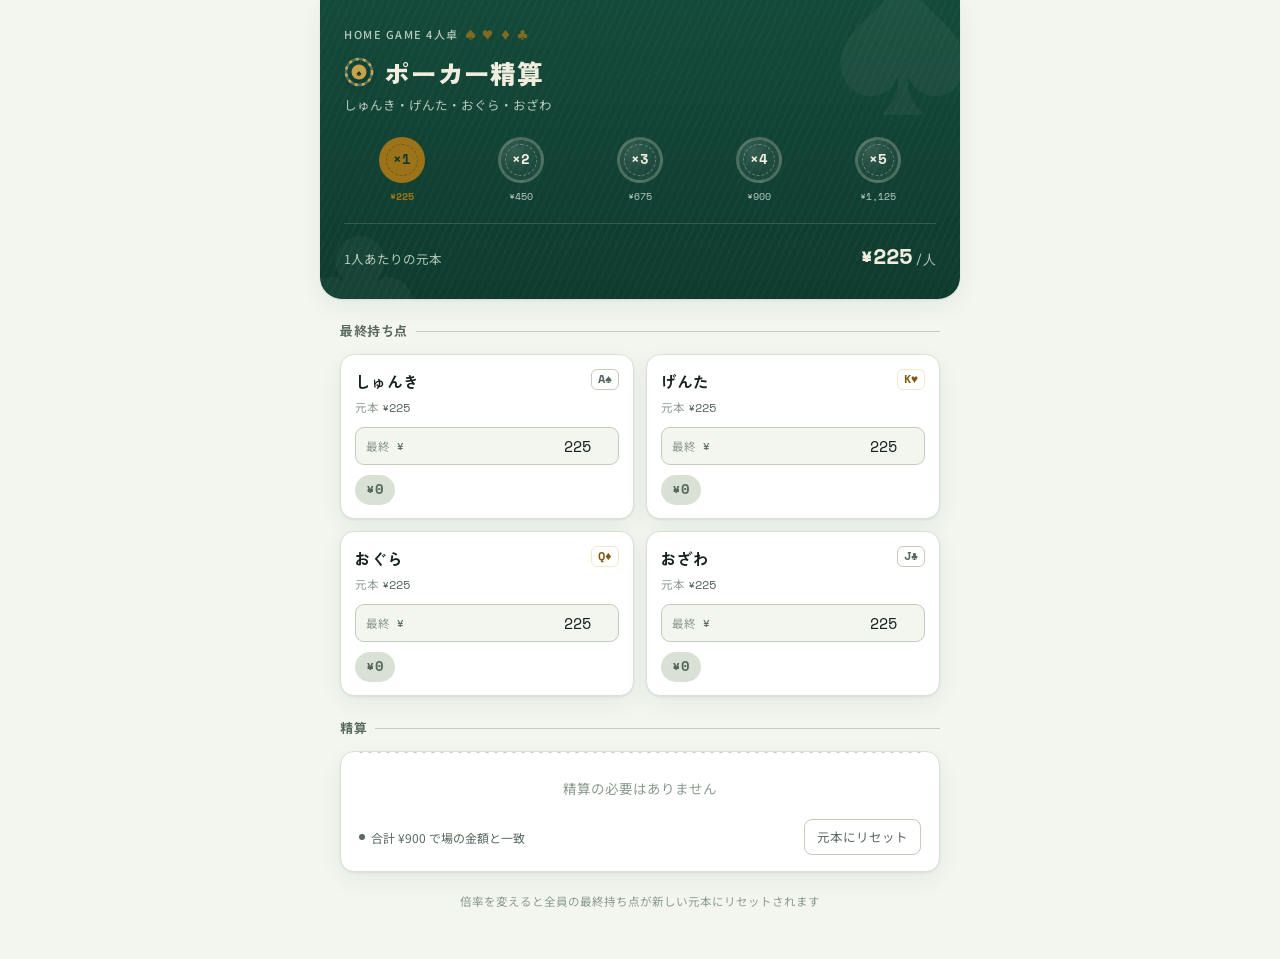
==== poker/index.html @ 9dc6c46e "ポーカー精算ツールを追加" ====
<!doctype html>
<html lang="ja">
<head>
<meta charset="utf-8">
<meta name="viewport" content="width=device-width, initial-scale=1, viewport-fit=cover">
<meta name="color-scheme" content="light dark">
<meta name="description" content="しゅんき・げんた・おぐら・おざわの4人ホームゲーム用、掛け金精算ツール">
<title>ポーカー精算</title>
<style>
  *, *::before, *::after { box-sizing: border-box; }
  html { -webkit-text-size-adjust: 100%; }
  body { margin: 0; }
  h1, h2, h3, p, ul, ol { margin: 0; }
  button { font: inherit; color: inherit; }
</style>
</head>
<body>
<link rel="preconnect" href="https://fonts.googleapis.com">
<link rel="stylesheet" href="https://fonts.googleapis.com/css2?family=Zen+Kaku+Gothic+New:wght@500;700;900&family=Noto+Sans+JP:wght@400;500;700&family=Space+Mono:wght@400;700&display=swap">
<style>
  :root {
    --paper: #F2F6EF;
    --surface: #FFFFFF;
    --border: #D9E1D4;
    --border-strong: #C2CDBC;
    --ink: #16231D;
    --ink-soft: #57685D;
    --ink-faint: #8B9A8F;

    --felt: #0E3B2E;
    --felt-soft: #144A3A;
    --on-felt: #F1EDDF;
    --on-felt-soft: #B9CBBE;

    --gold: #9C7318;
    --gold-strong: #7C5B12;
    --gold-bg: #F4E8C8;

    --win: #1C5FA8;
    --win-bg: #E4EEF9;
    --lose: #A6332B;
    --lose-bg: #FAE7E4;

    --shadow: 0 1px 2px rgba(14, 59, 46, 0.08), 0 8px 24px rgba(14, 59, 46, 0.06);
  }

  @media (prefers-color-scheme: dark) {
    :root:not([data-theme="light"]) {
      --paper: #0E1A15;
      --surface: #142720;
      --border: #24392F;
      --border-strong: #34503F;
      --ink: #EBF2EC;
      --ink-soft: #A7B9AC;
      --ink-faint: #728278;

      --felt: #0A2A21;
      --felt-soft: #123B2E;
      --on-felt: #F1EDDF;
      --on-felt-soft: #A9C2B0;

      --gold: #D9AE4E;
      --gold-strong: #EAC776;
      --gold-bg: #2E2711;

      --win: #6FA8E0;
      --win-bg: #17293B;
      --lose: #E38A80;
      --lose-bg: #3A1F1C;

      --shadow: 0 1px 2px rgba(0, 0, 0, 0.3), 0 12px 28px rgba(0, 0, 0, 0.35);
    }
  }

  :root[data-theme="dark"] {
    --paper: #0E1A15;
    --surface: #142720;
    --border: #24392F;
    --border-strong: #34503F;
    --ink: #EBF2EC;
    --ink-soft: #A7B9AC;
    --ink-faint: #728278;

    --felt: #0A2A21;
    --felt-soft: #123B2E;
    --on-felt: #F1EDDF;
    --on-felt-soft: #A9C2B0;

    --gold: #D9AE4E;
    --gold-strong: #EAC776;
    --gold-bg: #2E2711;

    --win: #6FA8E0;
    --win-bg: #17293B;
    --lose: #E38A80;
    --lose-bg: #3A1F1C;

    --shadow: 0 1px 2px rgba(0, 0, 0, 0.3), 0 12px 28px rgba(0, 0, 0, 0.35);
  }

  * { box-sizing: border-box; }

  body {
    background: var(--paper);
    color: var(--ink);
    font-family: 'Noto Sans JP', 'Hiragino Kaku Gothic ProN', 'Yu Gothic', sans-serif;
    font-size: 15px;
    line-height: 1.6;
    -webkit-font-smoothing: antialiased;
  }

  .display {
    font-family: 'Zen Kaku Gothic New', 'Hiragino Sans', sans-serif;
  }

  .mono {
    font-family: 'Space Mono', 'SF Mono', 'Consolas', monospace;
    font-variant-numeric: tabular-nums;
  }

  .page {
    max-width: 640px;
    margin: 0 auto;
    padding-bottom: 48px;
  }

  /* ---------- header / felt band ---------- */

  .felt-band {
    position: relative;
    overflow: hidden;
    background:
      repeating-linear-gradient(115deg, rgba(255,255,255,0.025) 0 2px, transparent 2px 7px),
      linear-gradient(180deg, var(--felt-soft), var(--felt));
    color: var(--on-felt);
    padding: 26px 24px 26px;
    border-radius: 0 0 22px 22px;
    box-shadow: var(--shadow);
  }

  .felt-band::before {
    content: "♠";
    position: absolute;
    right: -18px;
    top: -34px;
    font-size: 150px;
    color: rgba(241, 237, 223, 0.05);
    line-height: 1;
    pointer-events: none;
  }

  .felt-band::after {
    content: "♣";
    position: absolute;
    left: -20px;
    bottom: -42px;
    font-size: 120px;
    color: rgba(241, 237, 223, 0.045);
    line-height: 1;
    pointer-events: none;
  }

  .felt-inner { position: relative; z-index: 1; }

  .eyebrow {
    font-size: 11px;
    letter-spacing: 0.14em;
    text-transform: uppercase;
    color: var(--on-felt-soft);
    font-weight: 500;
    margin: 0 0 8px;
    display: flex;
    align-items: center;
    gap: 6px;
  }

  .eyebrow .suits { letter-spacing: 0.2em; color: var(--gold); opacity: 0.8; }

  .title-row {
    display: flex;
    align-items: center;
    gap: 10px;
    margin: 0 0 2px;
  }

  .chip-mark {
    flex: none;
    filter: drop-shadow(0 2px 3px rgba(0,0,0,0.25));
  }

  .title {
    font-family: 'Zen Kaku Gothic New', 'Hiragino Sans', sans-serif;
    font-weight: 900;
    font-size: 26px;
    letter-spacing: 0.02em;
    margin: 0;
    text-wrap: balance;
  }

  .title-sub {
    font-size: 12.5px;
    color: var(--on-felt-soft);
    margin: 0 0 22px;
  }

  .multiplier-row {
    display: grid;
    grid-template-columns: repeat(5, 1fr);
    gap: 4px;
  }

  .mult-col {
    display: flex;
    flex-direction: column;
    align-items: center;
    gap: 6px;
  }

  .chip-btn {
    appearance: none;
    cursor: pointer;
    width: 46px;
    height: 46px;
    border-radius: 50%;
    position: relative;
    border: 3px solid rgba(241, 237, 223, 0.22);
    background:
      radial-gradient(circle at 34% 28%, rgba(255,255,255,0.10), transparent 55%),
      rgba(241, 237, 223, 0.05);
    display: flex;
    align-items: center;
    justify-content: center;
    transition: background-color 0.15s, border-color 0.15s, transform 0.1s;
  }

  .chip-btn::before {
    content: "";
    position: absolute;
    inset: 4px;
    border-radius: 50%;
    border: 1.5px dashed rgba(241, 237, 223, 0.32);
  }

  .chip-btn:hover { background: radial-gradient(circle at 34% 28%, rgba(255,255,255,0.14), transparent 55%), rgba(241, 237, 223, 0.11); }
  .chip-btn:active { transform: translateY(1px) scale(0.97); }

  .chip-btn:focus-visible {
    outline: 2px solid var(--gold-strong);
    outline-offset: 2px;
  }

  .chip-btn .chip-face {
    font-family: 'Space Mono', monospace;
    font-weight: 700;
    font-size: 13.5px;
    color: var(--on-felt);
    position: relative;
    z-index: 1;
  }

  .chip-yen {
    font-family: 'Space Mono', monospace;
    font-size: 10px;
    color: var(--on-felt-soft);
    font-variant-numeric: tabular-nums;
  }

  .chip-btn.active {
    background: var(--gold);
    border-color: var(--gold);
  }
  .chip-btn.active::before { border-color: rgba(14, 59, 46, 0.35); }
  .chip-btn.active .chip-face { color: var(--felt); }
  .mult-col.active .chip-yen { color: var(--gold); font-weight: 700; }

  .buyin-line {
    margin-top: 18px;
    display: flex;
    align-items: baseline;
    justify-content: space-between;
    border-top: 1px solid rgba(241, 237, 223, 0.16);
    padding-top: 14px;
  }

  .buyin-label {
    font-size: 12.5px;
    color: var(--on-felt-soft);
  }

  .buyin-value {
    font-family: 'Space Mono', monospace;
    font-size: 22px;
    font-weight: 700;
    letter-spacing: 0.01em;
  }

  .buyin-value .unit { font-size: 13px; font-weight: 400; color: var(--on-felt-soft); margin-left: 2px; }

  /* ---------- section labels ---------- */

  .section {
    padding: 22px 20px 0;
  }

  .section-title {
    font-family: 'Zen Kaku Gothic New', sans-serif;
    font-weight: 700;
    font-size: 13px;
    letter-spacing: 0.04em;
    color: var(--ink-soft);
    margin: 0 0 12px;
    display: flex;
    align-items: center;
    gap: 8px;
  }

  .section-title .rule {
    flex: 1;
    height: 1px;
    background: var(--border-strong);
  }

  /* ---------- player cards ---------- */

  .players-grid {
    display: grid;
    grid-template-columns: 1fr 1fr;
    gap: 12px;
  }

  @media (max-width: 460px) {
    .players-grid { grid-template-columns: 1fr; }
  }

  .player-card {
    background: var(--surface);
    border: 1px solid var(--border);
    border-radius: 14px;
    padding: 14px 14px 13px;
    box-shadow: var(--shadow);
    display: flex;
    flex-direction: column;
    gap: 10px;
  }

  .player-head {
    display: flex;
    align-items: flex-start;
    justify-content: space-between;
    gap: 8px;
  }

  .player-name {
    font-family: 'Zen Kaku Gothic New', sans-serif;
    font-weight: 700;
    font-size: 15.5px;
  }

  .card-index {
    flex: none;
    font-family: 'Space Mono', monospace;
    font-weight: 700;
    font-size: 12px;
    line-height: 1;
    border: 1px solid var(--border-strong);
    border-radius: 6px;
    padding: 3px 6px 4px;
    color: var(--ink-soft);
  }

  .card-index.red { color: var(--gold-strong); border-color: var(--gold-bg); }

  .player-buyin {
    font-size: 11.5px;
    color: var(--ink-faint);
    margin-top: -6px;
  }

  .player-buyin .mono { color: var(--ink-soft); }

  .final-field {
    display: flex;
    align-items: center;
    gap: 6px;
    background: var(--paper);
    border: 1px solid var(--border-strong);
    border-radius: 9px;
    padding: 6px 10px;
  }

  .final-field label {
    font-size: 11.5px;
    color: var(--ink-faint);
    white-space: nowrap;
  }

  .final-field .yen-sign {
    font-family: 'Space Mono', monospace;
    color: var(--ink-soft);
    font-size: 14px;
  }

  .final-field input {
    flex: 1;
    min-width: 0;
    border: none;
    background: transparent;
    color: var(--ink);
    font-family: 'Space Mono', monospace;
    font-size: 15px;
    font-variant-numeric: tabular-nums;
    text-align: right;
  }

  .final-field input:focus { outline: none; }

  .final-field:focus-within {
    border-color: var(--gold);
  }

  .net-pill {
    align-self: flex-start;
    border-radius: 999px;
    padding: 4px 11px;
    font-family: 'Space Mono', monospace;
    font-size: 13.5px;
    font-weight: 700;
    font-variant-numeric: tabular-nums;
  }

  .net-pill.win { background: var(--win-bg); color: var(--win); }
  .net-pill.lose { background: var(--lose-bg); color: var(--lose); }
  .net-pill.even { background: var(--border); color: var(--ink-soft); }

  /* ---------- settlement ticket ---------- */

  .ticket {
    position: relative;
    background: var(--surface);
    border: 1px solid var(--border);
    border-radius: 14px;
    padding: 20px 18px 16px;
    box-shadow: var(--shadow);
  }

  .ticket::before {
    content: "";
    position: absolute;
    top: 0;
    left: 18px;
    right: 18px;
    height: 1px;
    background-image: radial-gradient(circle, var(--border-strong) 1.1px, transparent 1.2px);
    background-size: 9px 1px;
    background-repeat: repeat-x;
    background-position: top;
  }

  .transfer-row {
    display: flex;
    align-items: center;
    gap: 10px;
    padding: 9px 0;
    border-bottom: 1px solid var(--border);
  }

  .transfer-row:last-child { border-bottom: none; }

  .transfer-name {
    font-family: 'Zen Kaku Gothic New', sans-serif;
    font-weight: 700;
    font-size: 14px;
  }

  .transfer-name.from { color: var(--lose); }
  .transfer-name.to { color: var(--win); }

  .transfer-arrow {
    color: var(--gold);
    font-size: 15px;
  }

  .transfer-amount {
    margin-left: auto;
    font-family: 'Space Mono', monospace;
    font-weight: 700;
    font-size: 14.5px;
    font-variant-numeric: tabular-nums;
  }

  .no-transfer {
    color: var(--ink-faint);
    font-size: 13.5px;
    text-align: center;
    padding: 6px 0;
  }

  /* ---------- footer / check + reset ---------- */

  .footer-row {
    display: flex;
    align-items: center;
    justify-content: space-between;
    gap: 12px;
    margin-top: 14px;
  }

  .check-line {
    font-size: 12px;
    color: var(--ink-faint);
    display: flex;
    align-items: center;
    gap: 6px;
  }

  .check-line.ok { color: var(--ink-soft); }
  .check-line.warn { color: var(--lose); }

  .check-dot {
    width: 6px;
    height: 6px;
    border-radius: 50%;
    background: currentColor;
    flex: none;
  }

  .reset-btn {
    appearance: none;
    border: 1px solid var(--border-strong);
    background: var(--surface);
    color: var(--ink-soft);
    font-family: 'Noto Sans JP', sans-serif;
    font-size: 12.5px;
    padding: 7px 12px;
    border-radius: 8px;
    cursor: pointer;
    transition: border-color 0.15s, color 0.15s;
  }

  .reset-btn:hover { border-color: var(--gold); color: var(--gold-strong); }
  .reset-btn:focus-visible { outline: 2px solid var(--gold); outline-offset: 2px; }

  .foot-note {
    padding: 20px 20px 0;
    font-size: 11.5px;
    color: var(--ink-faint);
    text-align: center;
  }
</style>

<div class="page">
  <div class="felt-band">
    <div class="felt-inner">
      <p class="eyebrow">HOME GAME 4人卓 <span class="suits">♠ ♥ ♦ ♣</span></p>
      <div class="title-row">
        <svg class="chip-mark" width="30" height="30" viewBox="0 0 30 30" aria-hidden="true">
          <circle cx="15" cy="15" r="13" fill="none" stroke="#F1EDDF" stroke-opacity="0.28" stroke-width="2.5"/>
          <circle cx="15" cy="15" r="13" fill="none" stroke="#D9AE4E" stroke-opacity="0.9" stroke-width="2.5" stroke-dasharray="3 4.2"/>
          <circle cx="15" cy="15" r="7.5" fill="#D9AE4E" fill-opacity="0.9"/>
          <text x="15" y="19" text-anchor="middle" font-family="Space Mono, monospace" font-size="9" font-weight="700" fill="#0E3B2E">♠</text>
        </svg>
        <h1 class="title">ポーカー精算</h1>
      </div>
      <p class="title-sub">しゅんき・げんた・おぐら・おざわ</p>

      <div class="multiplier-row" id="multRow"></div>

      <div class="buyin-line">
        <span class="buyin-label">1人あたりの元本</span>
        <span class="buyin-value mono" id="buyinValue">¥225<span class="unit">/人</span></span>
      </div>
    </div>
  </div>

  <div class="section">
    <p class="section-title">最終持ち点<span class="rule"></span></p>
    <div class="players-grid" id="playersGrid"></div>
  </div>

  <div class="section">
    <p class="section-title">精算<span class="rule"></span></p>
    <div class="ticket">
      <div id="transferList"></div>
      <div class="footer-row">
        <span class="check-line" id="checkLine"></span>
        <button class="reset-btn" id="resetBtn" type="button">元本にリセット</button>
      </div>
    </div>
  </div>

  <p class="foot-note">倍率を変えると全員の最終持ち点が新しい元本にリセットされます</p>
</div>

<script>
(function () {
  var PLAYER_INFO = [
    { name: 'しゅんき', rank: 'A', suit: '♠' },
    { name: 'げんた', rank: 'K', suit: '♥' },
    { name: 'おぐら', rank: 'Q', suit: '♦' },
    { name: 'おざわ', rank: 'J', suit: '♣' }
  ];
  var PLAYERS = PLAYER_INFO.map(function (p) { return p.name; });
  var RED_SUITS = { '♥': true, '♦': true };
  var BASE = 225;
  var STORAGE_KEY = 'poker-seisan-state-v1';

  function loadState() {
    var fallback = { multiplier: 1, finals: {} };
    PLAYERS.forEach(function (p) { fallback.finals[p] = BASE; });
    try {
      var raw = localStorage.getItem(STORAGE_KEY);
      if (!raw) return fallback;
      var parsed = JSON.parse(raw);
      if (!parsed || typeof parsed !== 'object') return fallback;
      if (![1, 2, 3, 4, 5].includes(parsed.multiplier)) parsed.multiplier = 1;
      if (!parsed.finals || typeof parsed.finals !== 'object') parsed.finals = fallback.finals;
      PLAYERS.forEach(function (p) {
        if (typeof parsed.finals[p] !== 'number' || isNaN(parsed.finals[p])) {
          parsed.finals[p] = BASE * parsed.multiplier;
        }
      });
      return parsed;
    } catch (e) {
      return fallback;
    }
  }

  function saveState() {
    try {
      localStorage.setItem(STORAGE_KEY, JSON.stringify(state));
    } catch (e) { /* ignore — private mode etc. */ }
  }

  var state = loadState();

  function buyIn() { return BASE * state.multiplier; }

  function fmtYen(n) {
    var sign = n < 0 ? '-' : '';
    return sign + '¥' + Math.abs(Math.round(n)).toLocaleString('ja-JP');
  }

  function fmtSigned(n) {
    if (n > 0) return '+¥' + n.toLocaleString('ja-JP');
    if (n < 0) return '-¥' + Math.abs(n).toLocaleString('ja-JP');
    return '¥0';
  }

  function renderMultRow() {
    var row = document.getElementById('multRow');
    row.innerHTML = '';
    [1, 2, 3, 4, 5].forEach(function (m) {
      var active = state.multiplier === m;
      var col = document.createElement('div');
      col.className = 'mult-col' + (active ? ' active' : '');

      var btn = document.createElement('button');
      btn.type = 'button';
      btn.className = 'chip-btn' + (active ? ' active' : '');
      btn.setAttribute('aria-pressed', active ? 'true' : 'false');
      btn.setAttribute('aria-label', '掛け金 ×' + m);
      btn.innerHTML = '<span class="chip-face">×' + m + '</span>';
      btn.addEventListener('click', function () {
        if (state.multiplier === m) return;
        state.multiplier = m;
        PLAYERS.forEach(function (p) { state.finals[p] = BASE * m; });
        saveState();
        renderAll();
      });

      var yen = document.createElement('span');
      yen.className = 'chip-yen';
      yen.textContent = '¥' + (BASE * m).toLocaleString('ja-JP');

      col.appendChild(btn);
      col.appendChild(yen);
      row.appendChild(col);
    });
  }

  function renderBuyin() {
    document.getElementById('buyinValue').innerHTML = fmtYen(buyIn()) + '<span class="unit">/人</span>';
  }

  function renderPlayers() {
    var grid = document.getElementById('playersGrid');
    grid.innerHTML = '';
    PLAYER_INFO.forEach(function (info) {
      var name = info.name;
      var net = state.finals[name] - buyIn();
      var pillClass = net > 0 ? 'win' : net < 0 ? 'lose' : 'even';
      var indexClass = RED_SUITS[info.suit] ? 'card-index red' : 'card-index';

      var card = document.createElement('div');
      card.className = 'player-card';
      card.innerHTML =
        '<div class="player-head">' +
          '<div class="player-name">' + name + '</div>' +
          '<div class="' + indexClass + '">' + info.rank + info.suit + '</div>' +
        '</div>' +
        '<div class="player-buyin">元本 <span class="mono">' + fmtYen(buyIn()) + '</span></div>' +
        '<div class="final-field">' +
          '<label for="final-' + name + '">最終</label>' +
          '<span class="yen-sign">¥</span>' +
          '<input id="final-' + name + '" type="number" inputmode="numeric" step="1" value="' + state.finals[name] + '">' +
        '</div>' +
        '<div class="net-pill ' + pillClass + '">' + fmtSigned(net) + '</div>';

      var input = card.querySelector('input');
      input.addEventListener('input', function () {
        var v = parseInt(input.value, 10);
        state.finals[name] = isNaN(v) ? 0 : v;
        saveState();
        renderPlayers();
        renderSettlement();
      });

      grid.appendChild(card);
    });
  }

  function computeSettlements() {
    var nets = PLAYERS.map(function (name) {
      return { name: name, amount: state.finals[name] - buyIn() };
    });
    var creditors = nets.filter(function (n) { return n.amount > 0; })
      .map(function (n) { return { name: n.name, amount: n.amount }; })
      .sort(function (a, b) { return b.amount - a.amount; });
    var debtors = nets.filter(function (n) { return n.amount < 0; })
      .map(function (n) { return { name: n.name, amount: -n.amount }; })
      .sort(function (a, b) { return b.amount - a.amount; });

    var result = [];
    var i = 0, j = 0;
    while (i < debtors.length && j < creditors.length) {
      var pay = Math.min(debtors[i].amount, creditors[j].amount);
      if (pay > 0.5) result.push({ from: debtors[i].name, to: creditors[j].name, amount: Math.round(pay) });
      debtors[i].amount -= pay;
      creditors[j].amount -= pay;
      if (debtors[i].amount <= 0.5) i++;
      if (creditors[j].amount <= 0.5) j++;
    }
    return { transfers: result, nets: nets };
  }

  function renderSettlement() {
    var res = computeSettlements();
    var list = document.getElementById('transferList');
    list.innerHTML = '';

    if (res.transfers.length === 0) {
      var empty = document.createElement('div');
      empty.className = 'no-transfer';
      empty.textContent = '精算の必要はありません';
      list.appendChild(empty);
    } else {
      res.transfers.forEach(function (t) {
        var row = document.createElement('div');
        row.className = 'transfer-row';
        row.innerHTML =
          '<span class="transfer-name from">' + t.from + '</span>' +
          '<span class="transfer-arrow">→</span>' +
          '<span class="transfer-name to">' + t.to + '</span>' +
          '<span class="transfer-amount mono">' + fmtYen(t.amount) + '</span>';
        list.appendChild(row);
      });
    }

    var totalFinal = PLAYERS.reduce(function (s, p) { return s + (state.finals[p] || 0); }, 0);
    var totalPot = buyIn() * PLAYERS.length;
    var diff = totalFinal - totalPot;
    var checkEl = document.getElementById('checkLine');
    if (diff === 0) {
      checkEl.className = 'check-line ok';
      checkEl.innerHTML = '<span class="check-dot"></span>合計 ' + fmtYen(totalFinal) + ' で場の金額と一致';
    } else {
      checkEl.className = 'check-line warn';
      checkEl.innerHTML = '<span class="check-dot"></span>場の合計と ' + fmtYen(Math.abs(diff)) + ' 合いません';
    }
  }

  function renderAll() {
    renderMultRow();
    renderBuyin();
    renderPlayers();
    renderSettlement();
  }

  document.getElementById('resetBtn').addEventListener('click', function () {
    PLAYERS.forEach(function (p) { state.finals[p] = buyIn(); });
    saveState();
    renderPlayers();
    renderSettlement();
  });

  renderAll();
})();
</script>
</body>
</html>
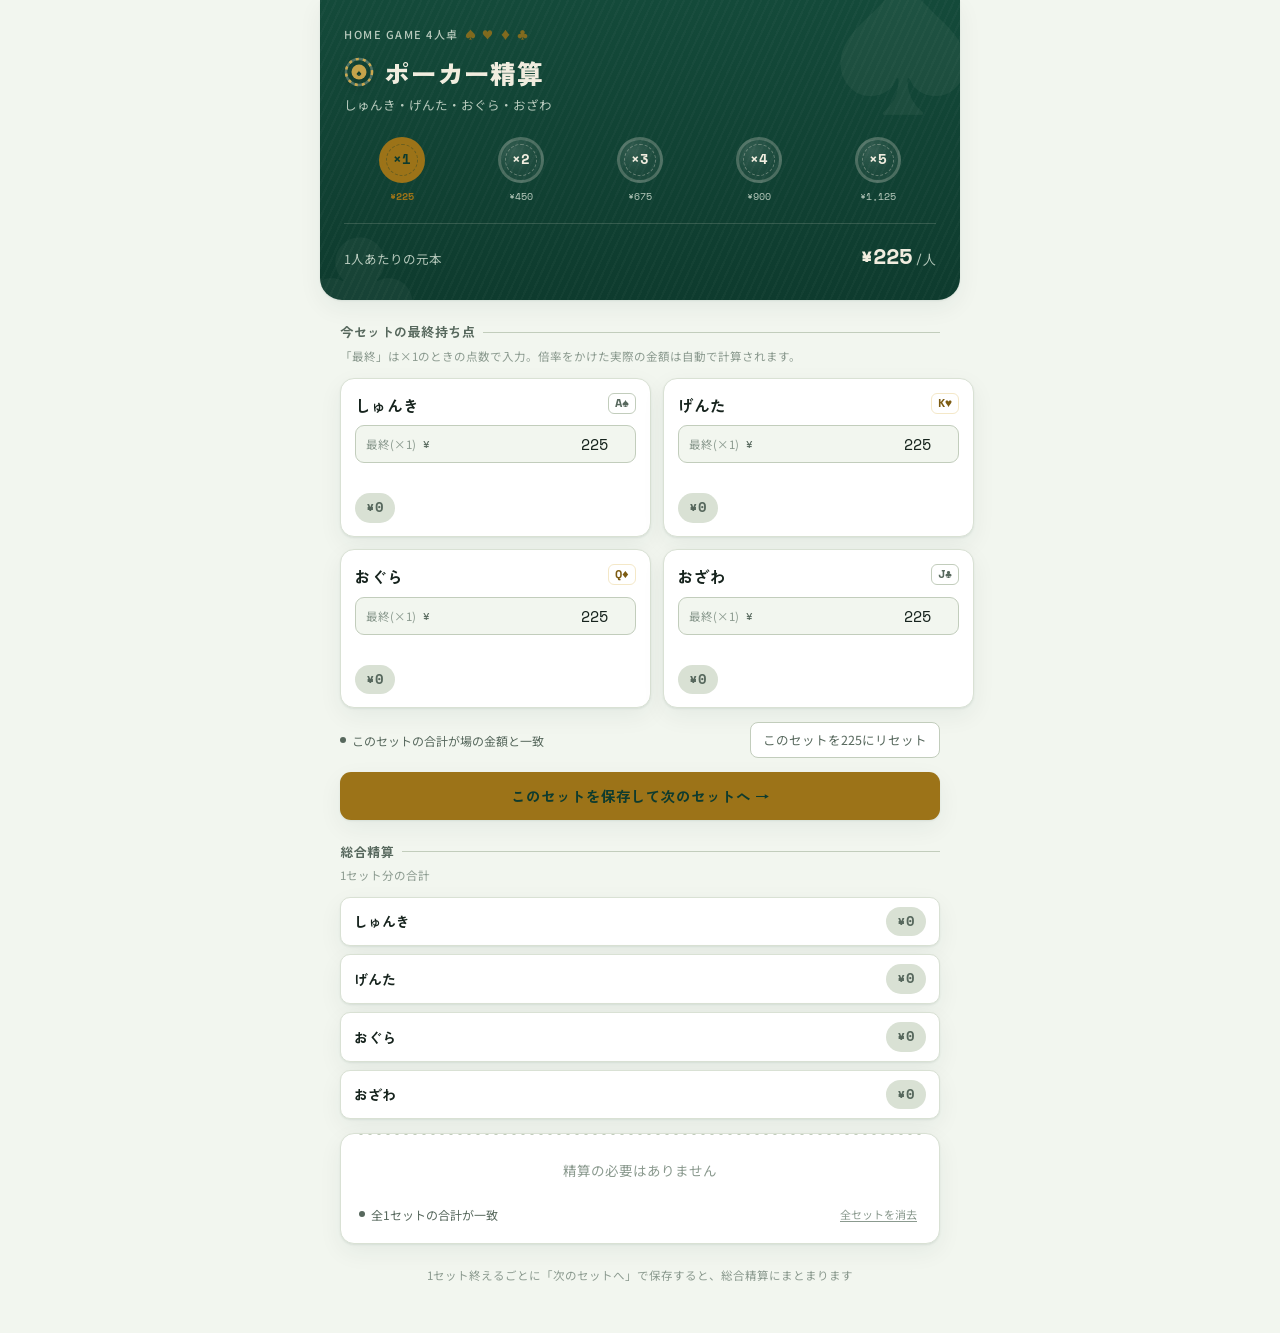
==== commit da6acdcc: "ポーカー精算: 倍率の自動換算・複数セット合計・入力時のフォーカス維持を追加" ====
--- a/poker/index.html
+++ b/poker/index.html
@@ -4,7 +4,7 @@
 <meta charset="utf-8">
 <meta name="viewport" content="width=device-width, initial-scale=1, viewport-fit=cover">
 <meta name="color-scheme" content="light dark">
-<meta name="description" content="しゅんき・げんた・おぐら・おざわの4人ホームゲーム用、掛け金精算ツール">
+<meta name="description" content="しゅんき・げんた・おぐら・おざわの4人ホームゲーム用、掛け金精算ツール(複数セット対応)">
 <title>ポーカー精算</title>
 <style>
   *, *::before, *::after { box-sizing: border-box; }
@@ -109,10 +109,6 @@
     -webkit-font-smoothing: antialiased;
   }
 
-  .display {
-    font-family: 'Zen Kaku Gothic New', 'Hiragino Sans', sans-serif;
-  }
-
   .mono {
     font-family: 'Space Mono', 'SF Mono', 'Consolas', monospace;
     font-variant-numeric: tabular-nums;
@@ -282,10 +278,9 @@
     padding-top: 14px;
   }
 
-  .buyin-label {
-    font-size: 12.5px;
-    color: var(--on-felt-soft);
-  }
+  .buyin-label { font-size: 12.5px; color: var(--on-felt-soft); }
+
+  .buyin-value-wrap { text-align: right; }
 
   .buyin-value {
     font-family: 'Space Mono', monospace;
@@ -296,11 +291,17 @@
 
   .buyin-value .unit { font-size: 13px; font-weight: 400; color: var(--on-felt-soft); margin-left: 2px; }
 
+  .buyin-note {
+    display: block;
+    font-family: 'Space Mono', monospace;
+    font-size: 10.5px;
+    color: var(--on-felt-soft);
+    margin-top: 1px;
+  }
+
   /* ---------- section labels ---------- */
 
-  .section {
-    padding: 22px 20px 0;
-  }
+  .section { padding: 22px 20px 0; }
 
   .section-title {
     font-family: 'Zen Kaku Gothic New', sans-serif;
@@ -308,16 +309,18 @@
     font-size: 13px;
     letter-spacing: 0.04em;
     color: var(--ink-soft);
-    margin: 0 0 12px;
+    margin: 0 0 4px;
     display: flex;
     align-items: center;
     gap: 8px;
   }
 
-  .section-title .rule {
-    flex: 1;
-    height: 1px;
-    background: var(--border-strong);
+  .section-title .rule { flex: 1; height: 1px; background: var(--border-strong); }
+
+  .section-hint {
+    font-size: 11.5px;
+    color: var(--ink-faint);
+    margin: 0 0 12px;
   }
 
   /* ---------- player cards ---------- */
@@ -340,7 +343,7 @@
     box-shadow: var(--shadow);
     display: flex;
     flex-direction: column;
-    gap: 10px;
+    gap: 8px;
   }
 
   .player-head {
@@ -370,14 +373,6 @@
 
   .card-index.red { color: var(--gold-strong); border-color: var(--gold-bg); }
 
-  .player-buyin {
-    font-size: 11.5px;
-    color: var(--ink-faint);
-    margin-top: -6px;
-  }
-
-  .player-buyin .mono { color: var(--ink-soft); }
-
   .final-field {
     display: flex;
     align-items: center;
@@ -413,9 +408,14 @@
   }
 
   .final-field input:focus { outline: none; }
-
-  .final-field:focus-within {
-    border-color: var(--gold);
+  .final-field:focus-within { border-color: var(--gold); }
+
+  .live-yen {
+    font-family: 'Space Mono', monospace;
+    font-size: 11px;
+    color: var(--ink-faint);
+    text-align: right;
+    min-height: 14px;
   }
 
   .net-pill {
@@ -431,6 +431,165 @@
   .net-pill.win { background: var(--win-bg); color: var(--win); }
   .net-pill.lose { background: var(--lose-bg); color: var(--lose); }
   .net-pill.even { background: var(--border); color: var(--ink-soft); }
+
+  /* ---------- current-round footer / next-round ---------- */
+
+  .footer-row {
+    display: flex;
+    align-items: center;
+    justify-content: space-between;
+    gap: 12px;
+    margin-top: 14px;
+    flex-wrap: wrap;
+  }
+
+  .check-line {
+    font-size: 12px;
+    color: var(--ink-faint);
+    display: flex;
+    align-items: center;
+    gap: 6px;
+  }
+
+  .check-line.ok { color: var(--ink-soft); }
+  .check-line.warn { color: var(--lose); }
+
+  .check-dot {
+    width: 6px;
+    height: 6px;
+    border-radius: 50%;
+    background: currentColor;
+    flex: none;
+  }
+
+  .reset-btn {
+    appearance: none;
+    border: 1px solid var(--border-strong);
+    background: var(--surface);
+    color: var(--ink-soft);
+    font-family: 'Noto Sans JP', sans-serif;
+    font-size: 12.5px;
+    padding: 7px 12px;
+    border-radius: 8px;
+    cursor: pointer;
+    transition: border-color 0.15s, color 0.15s;
+  }
+
+  .reset-btn:hover { border-color: var(--gold); color: var(--gold-strong); }
+  .reset-btn:focus-visible { outline: 2px solid var(--gold); outline-offset: 2px; }
+
+  .next-round-btn {
+    appearance: none;
+    width: 100%;
+    margin-top: 14px;
+    border: none;
+    background: var(--gold);
+    color: var(--felt);
+    font-family: 'Zen Kaku Gothic New', sans-serif;
+    font-weight: 700;
+    font-size: 14.5px;
+    padding: 12px 16px;
+    border-radius: 11px;
+    cursor: pointer;
+    box-shadow: var(--shadow);
+    transition: filter 0.15s, transform 0.1s;
+  }
+
+  .next-round-btn:hover { filter: brightness(1.06); }
+  .next-round-btn:active { transform: translateY(1px); }
+  .next-round-btn:focus-visible { outline: 2px solid var(--gold-strong); outline-offset: 2px; }
+
+  /* ---------- round history ---------- */
+
+  .round-list { display: flex; flex-direction: column; gap: 10px; }
+
+  .round-row {
+    background: var(--surface);
+    border: 1px solid var(--border);
+    border-radius: 12px;
+    padding: 10px 14px 11px;
+    box-shadow: var(--shadow);
+  }
+
+  .round-head { display: flex; align-items: center; gap: 8px; }
+
+  .round-label {
+    font-family: 'Zen Kaku Gothic New', sans-serif;
+    font-weight: 700;
+    font-size: 13.5px;
+  }
+
+  .round-mult {
+    font-family: 'Space Mono', monospace;
+    font-size: 11.5px;
+    color: var(--ink-faint);
+    background: var(--paper);
+    border: 1px solid var(--border-strong);
+    border-radius: 6px;
+    padding: 1px 6px;
+  }
+
+  .round-del {
+    margin-left: auto;
+    appearance: none;
+    border: none;
+    background: transparent;
+    color: var(--ink-faint);
+    cursor: pointer;
+    font-size: 13px;
+    line-height: 1;
+    padding: 4px 7px;
+    border-radius: 6px;
+    transition: background-color 0.15s, color 0.15s;
+  }
+
+  .round-del:hover { color: var(--lose); background: var(--lose-bg); }
+  .round-del:focus-visible { outline: 2px solid var(--gold); outline-offset: 1px; }
+
+  .round-nets {
+    display: flex;
+    flex-wrap: wrap;
+    gap: 5px 12px;
+    margin-top: 7px;
+    font-family: 'Space Mono', monospace;
+    font-size: 11.5px;
+  }
+
+  .round-nets span.win { color: var(--win); }
+  .round-nets span.lose { color: var(--lose); }
+  .round-nets span.even { color: var(--ink-faint); }
+
+  .round-warn {
+    margin-top: 6px;
+    font-size: 11px;
+    color: var(--lose);
+  }
+
+  /* ---------- total ---------- */
+
+  .total-grid {
+    display: flex;
+    flex-direction: column;
+    gap: 8px;
+    margin-bottom: 14px;
+  }
+
+  .total-row-item {
+    display: flex;
+    align-items: center;
+    justify-content: space-between;
+    background: var(--surface);
+    border: 1px solid var(--border);
+    border-radius: 10px;
+    padding: 9px 13px;
+    box-shadow: var(--shadow);
+  }
+
+  .total-name {
+    font-family: 'Zen Kaku Gothic New', sans-serif;
+    font-weight: 700;
+    font-size: 14px;
+  }
 
   /* ---------- settlement ticket ---------- */
 
@@ -475,10 +634,7 @@
   .transfer-name.from { color: var(--lose); }
   .transfer-name.to { color: var(--win); }
 
-  .transfer-arrow {
-    color: var(--gold);
-    font-size: 15px;
-  }
+  .transfer-arrow { color: var(--gold); font-size: 15px; }
 
   .transfer-amount {
     margin-left: auto;
@@ -495,57 +651,29 @@
     padding: 6px 0;
   }
 
-  /* ---------- footer / check + reset ---------- */
-
-  .footer-row {
-    display: flex;
-    align-items: center;
-    justify-content: space-between;
-    gap: 12px;
-    margin-top: 14px;
-  }
-
-  .check-line {
-    font-size: 12px;
-    color: var(--ink-faint);
-    display: flex;
-    align-items: center;
-    gap: 6px;
-  }
-
-  .check-line.ok { color: var(--ink-soft); }
-  .check-line.warn { color: var(--lose); }
-
-  .check-dot {
-    width: 6px;
-    height: 6px;
-    border-radius: 50%;
-    background: currentColor;
-    flex: none;
-  }
-
-  .reset-btn {
-    appearance: none;
-    border: 1px solid var(--border-strong);
-    background: var(--surface);
-    color: var(--ink-soft);
-    font-family: 'Noto Sans JP', sans-serif;
-    font-size: 12.5px;
-    padding: 7px 12px;
-    border-radius: 8px;
-    cursor: pointer;
-    transition: border-color 0.15s, color 0.15s;
-  }
-
-  .reset-btn:hover { border-color: var(--gold); color: var(--gold-strong); }
-  .reset-btn:focus-visible { outline: 2px solid var(--gold); outline-offset: 2px; }
-
   .foot-note {
-    padding: 20px 20px 0;
+    padding: 22px 20px 0;
     font-size: 11.5px;
     color: var(--ink-faint);
     text-align: center;
   }
+
+  .reset-all-btn {
+    appearance: none;
+    border: none;
+    background: transparent;
+    color: var(--ink-faint);
+    font-family: 'Noto Sans JP', sans-serif;
+    font-size: 11px;
+    text-decoration: underline;
+    text-underline-offset: 2px;
+    cursor: pointer;
+    padding: 4px;
+  }
+
+  .reset-all-btn:hover { color: var(--lose); }
+
+  [hidden] { display: none !important; }
 </style>
 
 <div class="page">
@@ -567,28 +695,48 @@
 
       <div class="buyin-line">
         <span class="buyin-label">1人あたりの元本</span>
-        <span class="buyin-value mono" id="buyinValue">¥225<span class="unit">/人</span></span>
+        <span class="buyin-value-wrap">
+          <span class="buyin-value mono" id="buyinValue">¥225<span class="unit">/人</span></span>
+          <span class="buyin-note" id="buyinNote"></span>
+        </span>
       </div>
     </div>
   </div>
 
   <div class="section">
-    <p class="section-title">最終持ち点<span class="rule"></span></p>
+    <p class="section-title">今セットの最終持ち点<span class="rule"></span></p>
+    <p class="section-hint">「最終」は×1のときの点数で入力。倍率をかけた実際の金額は自動で計算されます。</p>
     <div class="players-grid" id="playersGrid"></div>
+
+    <div class="footer-row">
+      <span class="check-line" id="checkLine"></span>
+      <button class="reset-btn" id="resetCurrentBtn" type="button">このセットを225にリセット</button>
+    </div>
+
+    <button class="next-round-btn" id="nextRoundBtn" type="button">このセットを保存して次のセットへ →</button>
   </div>
 
+  <div class="section" id="roundHistorySection" hidden>
+    <p class="section-title">セット履歴<span class="rule"></span></p>
+    <div class="round-list" id="roundList"></div>
+  </div>
+
   <div class="section">
-    <p class="section-title">精算<span class="rule"></span></p>
+    <p class="section-title">総合精算<span class="rule"></span></p>
+    <p class="section-hint" id="roundCountNote">1セット分の合計</p>
+
+    <div class="total-grid" id="totalGrid"></div>
+
     <div class="ticket">
-      <div id="transferList"></div>
+      <div id="totalTransferList"></div>
       <div class="footer-row">
-        <span class="check-line" id="checkLine"></span>
-        <button class="reset-btn" id="resetBtn" type="button">元本にリセット</button>
+        <span class="check-line" id="totalCheckLine"></span>
+        <button class="reset-all-btn" id="resetAllBtn" type="button">全セットを消去</button>
       </div>
     </div>
   </div>
 
-  <p class="foot-note">倍率を変えると全員の最終持ち点が新しい元本にリセットされます</p>
+  <p class="foot-note">1セット終えるごとに「次のセットへ」で保存すると、総合精算にまとまります</p>
 </div>
 
 <script>
@@ -602,38 +750,50 @@
   var PLAYERS = PLAYER_INFO.map(function (p) { return p.name; });
   var RED_SUITS = { '♥': true, '♦': true };
   var BASE = 225;
-  var STORAGE_KEY = 'poker-seisan-state-v1';
+  var MULTIPLIERS = [1, 2, 3, 4, 5];
+  var STORAGE_KEY = 'poker-seisan-state-v2';
+
+  function defaultRound(mult) {
+    var finals = {};
+    PLAYERS.forEach(function (p) { finals[p] = BASE; });
+    return { multiplier: MULTIPLIERS.indexOf(mult) >= 0 ? mult : 1, finals: finals };
+  }
+
+  function sanitizeRound(r) {
+    var mult = MULTIPLIERS.indexOf(r && r.multiplier) >= 0 ? r.multiplier : 1;
+    var finals = {};
+    PLAYERS.forEach(function (p) {
+      var v = r && r.finals ? r.finals[p] : undefined;
+      finals[p] = (typeof v === 'number' && !isNaN(v)) ? v : BASE;
+    });
+    return { multiplier: mult, finals: finals };
+  }
 
   function loadState() {
-    var fallback = { multiplier: 1, finals: {} };
-    PLAYERS.forEach(function (p) { fallback.finals[p] = BASE; });
+    var fallback = { rounds: [], current: defaultRound(1) };
     try {
       var raw = localStorage.getItem(STORAGE_KEY);
       if (!raw) return fallback;
       var parsed = JSON.parse(raw);
       if (!parsed || typeof parsed !== 'object') return fallback;
-      if (![1, 2, 3, 4, 5].includes(parsed.multiplier)) parsed.multiplier = 1;
-      if (!parsed.finals || typeof parsed.finals !== 'object') parsed.finals = fallback.finals;
-      PLAYERS.forEach(function (p) {
-        if (typeof parsed.finals[p] !== 'number' || isNaN(parsed.finals[p])) {
-          parsed.finals[p] = BASE * parsed.multiplier;
-        }
-      });
-      return parsed;
+      var rounds = Array.isArray(parsed.rounds) ? parsed.rounds.map(sanitizeRound) : [];
+      var current = sanitizeRound(parsed.current);
+      return { rounds: rounds, current: current };
     } catch (e) {
       return fallback;
     }
   }
 
+  var state = loadState();
+
   function saveState() {
-    try {
-      localStorage.setItem(STORAGE_KEY, JSON.stringify(state));
-    } catch (e) { /* ignore — private mode etc. */ }
-  }
-
-  var state = loadState();
-
-  function buyIn() { return BASE * state.multiplier; }
+    try { localStorage.setItem(STORAGE_KEY, JSON.stringify(state)); } catch (e) { /* private mode etc. */ }
+  }
+
+  function actualBuyIn(mult) { return BASE * mult; }
+  function netOf(round, name) { return (round.finals[name] - BASE) * round.multiplier; }
+  function baseSum(round) { return PLAYERS.reduce(function (s, p) { return s + round.finals[p]; }, 0); }
+  function pillClass(n) { return n > 0 ? 'win' : n < 0 ? 'lose' : 'even'; }
 
   function fmtYen(n) {
     var sign = n < 0 ? '-' : '';
@@ -641,92 +801,17 @@
   }
 
   function fmtSigned(n) {
-    if (n > 0) return '+¥' + n.toLocaleString('ja-JP');
-    if (n < 0) return '-¥' + Math.abs(n).toLocaleString('ja-JP');
+    var r = Math.round(n);
+    if (r > 0) return '+¥' + r.toLocaleString('ja-JP');
+    if (r < 0) return '-¥' + Math.abs(r).toLocaleString('ja-JP');
     return '¥0';
   }
 
-  function renderMultRow() {
-    var row = document.getElementById('multRow');
-    row.innerHTML = '';
-    [1, 2, 3, 4, 5].forEach(function (m) {
-      var active = state.multiplier === m;
-      var col = document.createElement('div');
-      col.className = 'mult-col' + (active ? ' active' : '');
-
-      var btn = document.createElement('button');
-      btn.type = 'button';
-      btn.className = 'chip-btn' + (active ? ' active' : '');
-      btn.setAttribute('aria-pressed', active ? 'true' : 'false');
-      btn.setAttribute('aria-label', '掛け金 ×' + m);
-      btn.innerHTML = '<span class="chip-face">×' + m + '</span>';
-      btn.addEventListener('click', function () {
-        if (state.multiplier === m) return;
-        state.multiplier = m;
-        PLAYERS.forEach(function (p) { state.finals[p] = BASE * m; });
-        saveState();
-        renderAll();
-      });
-
-      var yen = document.createElement('span');
-      yen.className = 'chip-yen';
-      yen.textContent = '¥' + (BASE * m).toLocaleString('ja-JP');
-
-      col.appendChild(btn);
-      col.appendChild(yen);
-      row.appendChild(col);
-    });
-  }
-
-  function renderBuyin() {
-    document.getElementById('buyinValue').innerHTML = fmtYen(buyIn()) + '<span class="unit">/人</span>';
-  }
-
-  function renderPlayers() {
-    var grid = document.getElementById('playersGrid');
-    grid.innerHTML = '';
-    PLAYER_INFO.forEach(function (info) {
-      var name = info.name;
-      var net = state.finals[name] - buyIn();
-      var pillClass = net > 0 ? 'win' : net < 0 ? 'lose' : 'even';
-      var indexClass = RED_SUITS[info.suit] ? 'card-index red' : 'card-index';
-
-      var card = document.createElement('div');
-      card.className = 'player-card';
-      card.innerHTML =
-        '<div class="player-head">' +
-          '<div class="player-name">' + name + '</div>' +
-          '<div class="' + indexClass + '">' + info.rank + info.suit + '</div>' +
-        '</div>' +
-        '<div class="player-buyin">元本 <span class="mono">' + fmtYen(buyIn()) + '</span></div>' +
-        '<div class="final-field">' +
-          '<label for="final-' + name + '">最終</label>' +
-          '<span class="yen-sign">¥</span>' +
-          '<input id="final-' + name + '" type="number" inputmode="numeric" step="1" value="' + state.finals[name] + '">' +
-        '</div>' +
-        '<div class="net-pill ' + pillClass + '">' + fmtSigned(net) + '</div>';
-
-      var input = card.querySelector('input');
-      input.addEventListener('input', function () {
-        var v = parseInt(input.value, 10);
-        state.finals[name] = isNaN(v) ? 0 : v;
-        saveState();
-        renderPlayers();
-        renderSettlement();
-      });
-
-      grid.appendChild(card);
-    });
-  }
-
-  function computeSettlements() {
-    var nets = PLAYERS.map(function (name) {
-      return { name: name, amount: state.finals[name] - buyIn() };
-    });
-    var creditors = nets.filter(function (n) { return n.amount > 0; })
+  function computeSettlement(nets) {
+    var creditors = nets.filter(function (n) { return n.amount > 0.5; })
       .map(function (n) { return { name: n.name, amount: n.amount }; })
       .sort(function (a, b) { return b.amount - a.amount; });
-    var debtors = nets.filter(function (n) { return n.amount < 0; })
+    var debtors = nets.filter(function (n) { return n.amount < -0.5; })
       .map(function (n) { return { name: n.name, amount: -n.amount }; })
       .sort(function (a, b) { return b.amount - a.amount; });
 
@@ -740,21 +825,193 @@
       if (debtors[i].amount <= 0.5) i++;
       if (creditors[j].amount <= 0.5) j++;
     }
-    return { transfers: result, nets: nets };
-  }
-
-  function renderSettlement() {
-    var res = computeSettlements();
-    var list = document.getElementById('transferList');
+    return result;
+  }
+
+  /* ---------- current round: multiplier chips ---------- */
+
+  function renderMultRow() {
+    var row = document.getElementById('multRow');
+    row.innerHTML = '';
+    MULTIPLIERS.forEach(function (m) {
+      var active = state.current.multiplier === m;
+      var col = document.createElement('div');
+      col.className = 'mult-col' + (active ? ' active' : '');
+
+      var btn = document.createElement('button');
+      btn.type = 'button';
+      btn.className = 'chip-btn' + (active ? ' active' : '');
+      btn.setAttribute('aria-pressed', active ? 'true' : 'false');
+      btn.setAttribute('aria-label', '掛け金 ×' + m);
+      btn.innerHTML = '<span class="chip-face">×' + m + '</span>';
+      btn.addEventListener('click', function () { onMultiplierChange(m); });
+
+      var yen = document.createElement('span');
+      yen.className = 'chip-yen';
+      yen.textContent = '¥' + actualBuyIn(m).toLocaleString('ja-JP');
+
+      col.appendChild(btn);
+      col.appendChild(yen);
+      row.appendChild(col);
+    });
+  }
+
+  function onMultiplierChange(m) {
+    if (state.current.multiplier === m) return;
+    state.current.multiplier = m;
+    saveState();
+    renderMultRow();
+    updateBuyin();
+    PLAYERS.forEach(updateCardDynamic);
+    updateCurrentCheck();
+    updateTotals();
+  }
+
+  function updateBuyin() {
+    var mult = state.current.multiplier;
+    document.getElementById('buyinValue').innerHTML = fmtYen(actualBuyIn(mult)) + '<span class="unit">/人</span>';
+    document.getElementById('buyinNote').textContent = mult > 1 ? ('¥' + BASE.toLocaleString('ja-JP') + ' × ' + mult) : '';
+  }
+
+  /* ---------- current round: player cards (built once, updated in place) ---------- */
+
+  function buildPlayerCards() {
+    var grid = document.getElementById('playersGrid');
+    grid.innerHTML = '';
+    PLAYER_INFO.forEach(function (info) {
+      var name = info.name;
+      var indexClass = RED_SUITS[info.suit] ? 'card-index red' : 'card-index';
+
+      var card = document.createElement('div');
+      card.className = 'player-card';
+      card.innerHTML =
+        '<div class="player-head">' +
+          '<div class="player-name">' + name + '</div>' +
+          '<div class="' + indexClass + '">' + info.rank + info.suit + '</div>' +
+        '</div>' +
+        '<div class="final-field">' +
+          '<label for="final-' + name + '">最終(×1)</label>' +
+          '<span class="yen-sign">¥</span>' +
+          '<input id="final-' + name + '" type="number" inputmode="numeric" step="1" value="' + state.current.finals[name] + '">' +
+        '</div>' +
+        '<div class="live-yen" id="live-' + name + '"></div>' +
+        '<div class="net-pill" id="netpill-' + name + '"></div>';
+
+      var input = card.querySelector('input');
+      // Only ever mutate state + this player's own small spans on input —
+      // never rebuild the grid here, or the input loses focus and the
+      // on-screen keyboard closes after every digit.
+      input.addEventListener('input', function () {
+        var v = parseInt(input.value, 10);
+        state.current.finals[name] = isNaN(v) ? 0 : v;
+        saveState();
+        updateCardDynamic(name);
+        updateCurrentCheck();
+        updateTotals();
+      });
+
+      grid.appendChild(card);
+    });
+  }
+
+  function updateCardDynamic(name) {
+    var mult = state.current.multiplier;
+    var baseVal = state.current.finals[name];
+    var actual = baseVal * mult;
+
+    var live = document.getElementById('live-' + name);
+    live.textContent = mult > 1
+      ? ('¥' + baseVal.toLocaleString('ja-JP') + ' × ' + mult + ' = ' + fmtYen(actual))
+      : '';
+
+    var net = (baseVal - BASE) * mult;
+    var pill = document.getElementById('netpill-' + name);
+    pill.className = 'net-pill ' + pillClass(net);
+    pill.textContent = fmtSigned(net);
+  }
+
+  function updateCurrentCheck() {
+    var diffBase = baseSum(state.current) - BASE * PLAYERS.length;
+    var el = document.getElementById('checkLine');
+    if (diffBase === 0) {
+      el.className = 'check-line ok';
+      el.innerHTML = '<span class="check-dot"></span>このセットの合計が場の金額と一致';
+    } else {
+      el.className = 'check-line warn';
+      el.innerHTML = '<span class="check-dot"></span>このセットの合計が ' + fmtYen(Math.abs(diffBase) * state.current.multiplier) + ' 合いません';
+    }
+  }
+
+  /* ---------- round history ---------- */
+
+  function renderRoundHistory() {
+    var section = document.getElementById('roundHistorySection');
+    var list = document.getElementById('roundList');
+    if (state.rounds.length === 0) {
+      section.hidden = true;
+      list.innerHTML = '';
+      return;
+    }
+    section.hidden = false;
     list.innerHTML = '';
 
-    if (res.transfers.length === 0) {
-      var empty = document.createElement('div');
-      empty.className = 'no-transfer';
-      empty.textContent = '精算の必要はありません';
-      list.appendChild(empty);
+    state.rounds.forEach(function (round, idx) {
+      var mismatch = baseSum(round) !== BASE * PLAYERS.length;
+      var netsHtml = PLAYER_INFO.map(function (info) {
+        var n = netOf(round, info.name);
+        return '<span class="' + pillClass(n) + '">' + info.name + ' ' + fmtSigned(n) + '</span>';
+      }).join('');
+
+      var row = document.createElement('div');
+      row.className = 'round-row';
+      row.innerHTML =
+        '<div class="round-head">' +
+          '<span class="round-label">セット' + (idx + 1) + '</span>' +
+          '<span class="round-mult">×' + round.multiplier + '</span>' +
+          '<button class="round-del" type="button" data-idx="' + idx + '" aria-label="セット' + (idx + 1) + 'を削除">✕</button>' +
+        '</div>' +
+        '<div class="round-nets">' + netsHtml + '</div>' +
+        (mismatch ? '<div class="round-warn">⚠ 合計が場の金額と合っていません</div>' : '');
+
+      row.querySelector('.round-del').addEventListener('click', function () {
+        state.rounds.splice(idx, 1);
+        saveState();
+        renderRoundHistory();
+        updateTotals();
+      });
+
+      list.appendChild(row);
+    });
+  }
+
+  /* ---------- grand total ---------- */
+
+  function updateTotals() {
+    var allRounds = state.rounds.concat([state.current]);
+    var totals = PLAYERS.map(function (name) {
+      var sum = 0;
+      allRounds.forEach(function (r) { sum += netOf(r, name); });
+      return { name: name, amount: sum };
+    });
+
+    var totalGrid = document.getElementById('totalGrid');
+    totalGrid.innerHTML = '';
+    totals.forEach(function (t) {
+      var row = document.createElement('div');
+      row.className = 'total-row-item';
+      row.innerHTML =
+        '<span class="total-name">' + t.name + '</span>' +
+        '<span class="net-pill ' + pillClass(t.amount) + '">' + fmtSigned(t.amount) + '</span>';
+      totalGrid.appendChild(row);
+    });
+
+    var transfers = computeSettlement(totals);
+    var settleWrap = document.getElementById('totalTransferList');
+    settleWrap.innerHTML = '';
+    if (transfers.length === 0) {
+      settleWrap.innerHTML = '<div class="no-transfer">精算の必要はありません</div>';
     } else {
-      res.transfers.forEach(function (t) {
+      transfers.forEach(function (t) {
         var row = document.createElement('div');
         row.className = 'transfer-row';
         row.innerHTML =
@@ -762,38 +1019,73 @@
           '<span class="transfer-arrow">→</span>' +
           '<span class="transfer-name to">' + t.to + '</span>' +
           '<span class="transfer-amount mono">' + fmtYen(t.amount) + '</span>';
-        list.appendChild(row);
+        settleWrap.appendChild(row);
       });
     }
 
-    var totalFinal = PLAYERS.reduce(function (s, p) { return s + (state.finals[p] || 0); }, 0);
-    var totalPot = buyIn() * PLAYERS.length;
-    var diff = totalFinal - totalPot;
-    var checkEl = document.getElementById('checkLine');
-    if (diff === 0) {
+    var totalSum = totals.reduce(function (s, t) { return s + t.amount; }, 0);
+    var checkEl = document.getElementById('totalCheckLine');
+    if (Math.round(totalSum) === 0) {
       checkEl.className = 'check-line ok';
-      checkEl.innerHTML = '<span class="check-dot"></span>合計 ' + fmtYen(totalFinal) + ' で場の金額と一致';
+      checkEl.innerHTML = '<span class="check-dot"></span>全' + allRounds.length + 'セットの合計が一致';
     } else {
       checkEl.className = 'check-line warn';
-      checkEl.innerHTML = '<span class="check-dot"></span>場の合計と ' + fmtYen(Math.abs(diff)) + ' 合いません';
+      checkEl.innerHTML = '<span class="check-dot"></span>合計が ' + fmtYen(Math.abs(totalSum)) + ' 合いません(セット履歴を確認)';
     }
-  }
-
-  function renderAll() {
+
+    document.getElementById('roundCountNote').textContent = allRounds.length + 'セット分の合計';
+  }
+
+  /* ---------- buttons ---------- */
+
+  document.getElementById('resetCurrentBtn').addEventListener('click', function () {
+    PLAYERS.forEach(function (p) { state.current.finals[p] = BASE; });
+    saveState();
+    PLAYERS.forEach(function (name) {
+      document.getElementById('final-' + name).value = BASE;
+      updateCardDynamic(name);
+    });
+    updateCurrentCheck();
+    updateTotals();
+  });
+
+  document.getElementById('nextRoundBtn').addEventListener('click', function () {
+    state.rounds.push(sanitizeRound(state.current));
+    state.current = defaultRound(state.current.multiplier);
+    saveState();
+
+    buildPlayerCards();
     renderMultRow();
-    renderBuyin();
-    renderPlayers();
-    renderSettlement();
-  }
-
-  document.getElementById('resetBtn').addEventListener('click', function () {
-    PLAYERS.forEach(function (p) { state.finals[p] = buyIn(); });
+    updateBuyin();
+    PLAYERS.forEach(updateCardDynamic);
+    updateCurrentCheck();
+    renderRoundHistory();
+    updateTotals();
+  });
+
+  document.getElementById('resetAllBtn').addEventListener('click', function () {
+    if (!confirm('全セットの記録を消去します。よろしいですか？')) return;
+    state = { rounds: [], current: defaultRound(1) };
     saveState();
-    renderPlayers();
-    renderSettlement();
+
+    renderMultRow();
+    buildPlayerCards();
+    updateBuyin();
+    PLAYERS.forEach(updateCardDynamic);
+    updateCurrentCheck();
+    renderRoundHistory();
+    updateTotals();
   });
 
-  renderAll();
+  /* ---------- init ---------- */
+
+  renderMultRow();
+  buildPlayerCards();
+  updateBuyin();
+  PLAYERS.forEach(updateCardDynamic);
+  updateCurrentCheck();
+  renderRoundHistory();
+  updateTotals();
 })();
 </script>
 </body>
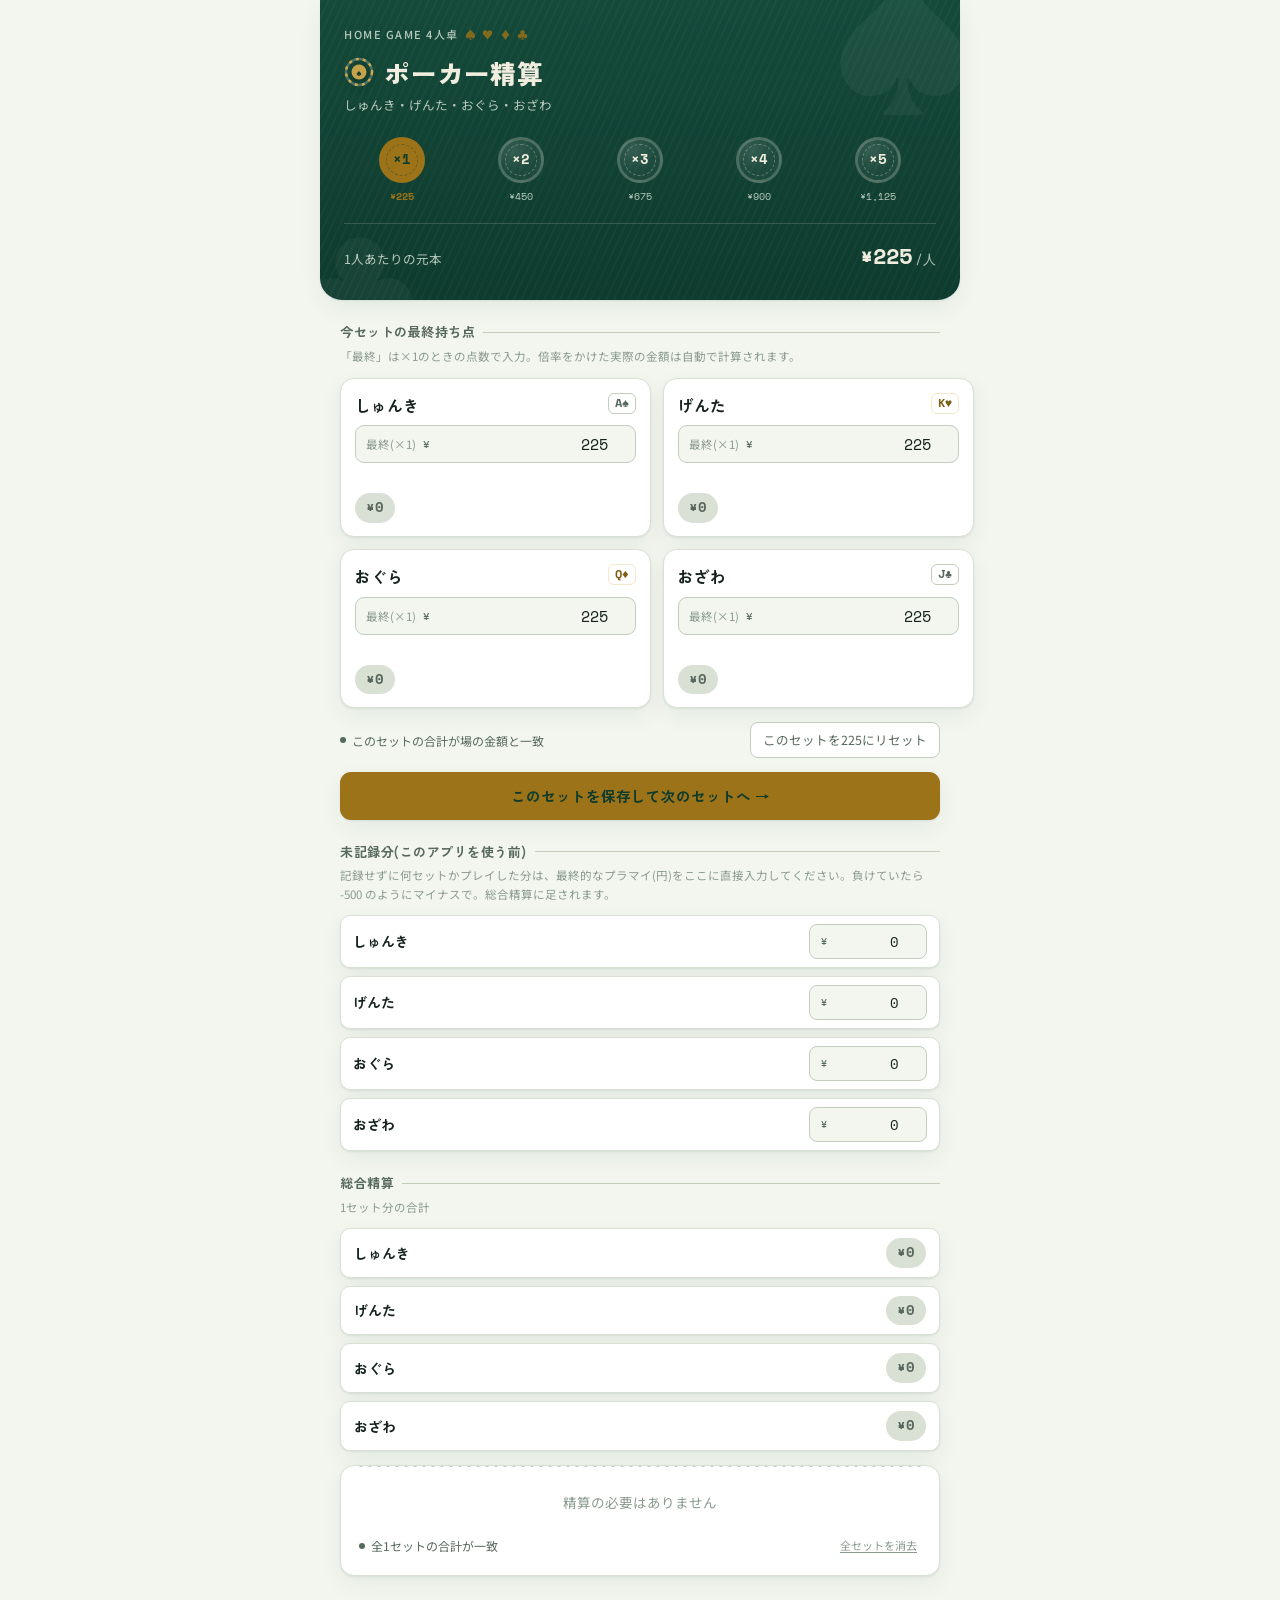
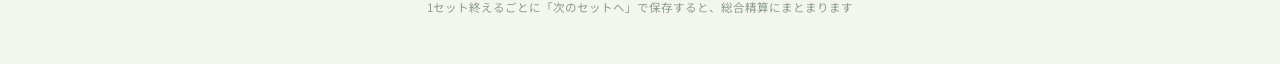
==== commit dd89e1d6: "ポーカー精算: 未記録分(手動入力)を追加して総合精算に合算" ====
--- a/poker/index.html
+++ b/poker/index.html
@@ -4,7 +4,7 @@
 <meta charset="utf-8">
 <meta name="viewport" content="width=device-width, initial-scale=1, viewport-fit=cover">
 <meta name="color-scheme" content="light dark">
-<meta name="description" content="しゅんき・げんた・おぐら・おざわの4人ホームゲーム用、掛け金精算ツール(複数セット対応)">
+<meta name="description" content="しゅんき・げんた・おぐら・おざわの4人ホームゲーム用、掛け金精算ツール(複数セット+未記録分の手動入力対応)">
 <title>ポーカー精算</title>
 <style>
   *, *::before, *::after { box-sizing: border-box; }
@@ -565,6 +565,62 @@
     color: var(--lose);
   }
 
+  /* ---------- manual (untracked) entries ---------- */
+
+  .manual-grid {
+    display: flex;
+    flex-direction: column;
+    gap: 8px;
+  }
+
+  .manual-row {
+    display: flex;
+    align-items: center;
+    justify-content: space-between;
+    gap: 10px;
+    background: var(--surface);
+    border: 1px solid var(--border);
+    border-radius: 10px;
+    padding: 8px 12px;
+    box-shadow: var(--shadow);
+  }
+
+  .manual-name {
+    font-family: 'Zen Kaku Gothic New', sans-serif;
+    font-weight: 700;
+    font-size: 14px;
+  }
+
+  .manual-field {
+    display: flex;
+    align-items: center;
+    gap: 4px;
+    background: var(--paper);
+    border: 1px solid var(--border-strong);
+    border-radius: 8px;
+    padding: 5px 10px;
+  }
+
+  .manual-field .yen-sign {
+    font-family: 'Space Mono', monospace;
+    color: var(--ink-soft);
+    font-size: 13px;
+  }
+
+  .manual-field input {
+    width: 84px;
+    border: none;
+    background: transparent;
+    color: var(--ink);
+    font-family: 'Space Mono', monospace;
+    font-size: 14px;
+    font-variant-numeric: tabular-nums;
+    text-align: right;
+  }
+
+  .manual-field input:focus { outline: none; }
+  .manual-field:focus-within { border-color: var(--gold); }
+
   /* ---------- total ---------- */
 
   .total-grid {
@@ -722,6 +778,12 @@
   </div>
 
   <div class="section">
+    <p class="section-title">未記録分(このアプリを使う前)<span class="rule"></span></p>
+    <p class="section-hint">記録せずに何セットかプレイした分は、最終的なプラマイ(円)をここに直接入力してください。負けていたら -500 のようにマイナスで。総合精算に足されます。</p>
+    <div class="manual-grid" id="manualGrid"></div>
+  </div>
+
+  <div class="section">
     <p class="section-title">総合精算<span class="rule"></span></p>
     <p class="section-hint" id="roundCountNote">1セット分の合計</p>
 
@@ -769,8 +831,17 @@
     return { multiplier: mult, finals: finals };
   }
 
+  function sanitizeManual(m) {
+    var out = {};
+    PLAYERS.forEach(function (p) {
+      var v = m ? m[p] : undefined;
+      out[p] = (typeof v === 'number' && !isNaN(v)) ? v : 0;
+    });
+    return out;
+  }
+
   function loadState() {
-    var fallback = { rounds: [], current: defaultRound(1) };
+    var fallback = { rounds: [], current: defaultRound(1), manual: sanitizeManual(null) };
     try {
       var raw = localStorage.getItem(STORAGE_KEY);
       if (!raw) return fallback;
@@ -778,7 +849,8 @@
       if (!parsed || typeof parsed !== 'object') return fallback;
       var rounds = Array.isArray(parsed.rounds) ? parsed.rounds.map(sanitizeRound) : [];
       var current = sanitizeRound(parsed.current);
-      return { rounds: rounds, current: current };
+      var manual = sanitizeManual(parsed.manual);
+      return { rounds: rounds, current: current, manual: manual };
     } catch (e) {
       return fallback;
     }
@@ -984,6 +1056,36 @@
     });
   }
 
+  /* ---------- manual (untracked) entries ---------- */
+
+  function buildManualRows() {
+    var grid = document.getElementById('manualGrid');
+    grid.innerHTML = '';
+    PLAYER_INFO.forEach(function (info) {
+      var name = info.name;
+      var row = document.createElement('div');
+      row.className = 'manual-row';
+      row.innerHTML =
+        '<span class="manual-name">' + name + '</span>' +
+        '<div class="manual-field">' +
+          '<span class="yen-sign">¥</span>' +
+          '<input id="manual-' + name + '" type="number" inputmode="numeric" step="1" value="' + state.manual[name] + '">' +
+        '</div>';
+
+      var input = row.querySelector('input');
+      // Same rule as the round inputs: never rebuild this grid from an
+      // input handler, or focus (and the mobile keyboard) drops.
+      input.addEventListener('input', function () {
+        var v = parseInt(input.value, 10);
+        state.manual[name] = isNaN(v) ? 0 : v;
+        saveState();
+        updateTotals();
+      });
+
+      grid.appendChild(row);
+    });
+  }
+
   /* ---------- grand total ---------- */
 
   function updateTotals() {
@@ -991,6 +1093,7 @@
     var totals = PLAYERS.map(function (name) {
       var sum = 0;
       allRounds.forEach(function (r) { sum += netOf(r, name); });
+      sum += state.manual[name];
       return { name: name, amount: sum };
     });
 
@@ -1023,17 +1126,19 @@
       });
     }
 
+    var hasManual = PLAYERS.some(function (p) { return state.manual[p] !== 0; });
     var totalSum = totals.reduce(function (s, t) { return s + t.amount; }, 0);
     var checkEl = document.getElementById('totalCheckLine');
     if (Math.round(totalSum) === 0) {
       checkEl.className = 'check-line ok';
-      checkEl.innerHTML = '<span class="check-dot"></span>全' + allRounds.length + 'セットの合計が一致';
+      checkEl.innerHTML = '<span class="check-dot"></span>全' + allRounds.length + 'セット' + (hasManual ? ' + 未記録分' : '') + 'の合計が一致';
     } else {
       checkEl.className = 'check-line warn';
-      checkEl.innerHTML = '<span class="check-dot"></span>合計が ' + fmtYen(Math.abs(totalSum)) + ' 合いません(セット履歴を確認)';
+      checkEl.innerHTML = '<span class="check-dot"></span>合計が ' + fmtYen(Math.abs(totalSum)) + ' 合いません(セット履歴・未記録分を確認)';
     }
 
-    document.getElementById('roundCountNote').textContent = allRounds.length + 'セット分の合計';
+    document.getElementById('roundCountNote').textContent =
+      allRounds.length + 'セット分' + (hasManual ? ' + 未記録分' : '') + 'の合計';
   }
 
   /* ---------- buttons ---------- */
@@ -1064,8 +1169,8 @@
   });
 
   document.getElementById('resetAllBtn').addEventListener('click', function () {
-    if (!confirm('全セットの記録を消去します。よろしいですか？')) return;
-    state = { rounds: [], current: defaultRound(1) };
+    if (!confirm('全セット・未記録分の記録を消去します。よろしいですか？')) return;
+    state = { rounds: [], current: defaultRound(1), manual: sanitizeManual(null) };
     saveState();
 
     renderMultRow();
@@ -1074,6 +1179,7 @@
     PLAYERS.forEach(updateCardDynamic);
     updateCurrentCheck();
     renderRoundHistory();
+    buildManualRows();
     updateTotals();
   });
 
@@ -1085,6 +1191,7 @@
   PLAYERS.forEach(updateCardDynamic);
   updateCurrentCheck();
   renderRoundHistory();
+  buildManualRows();
   updateTotals();
 })();
 </script>
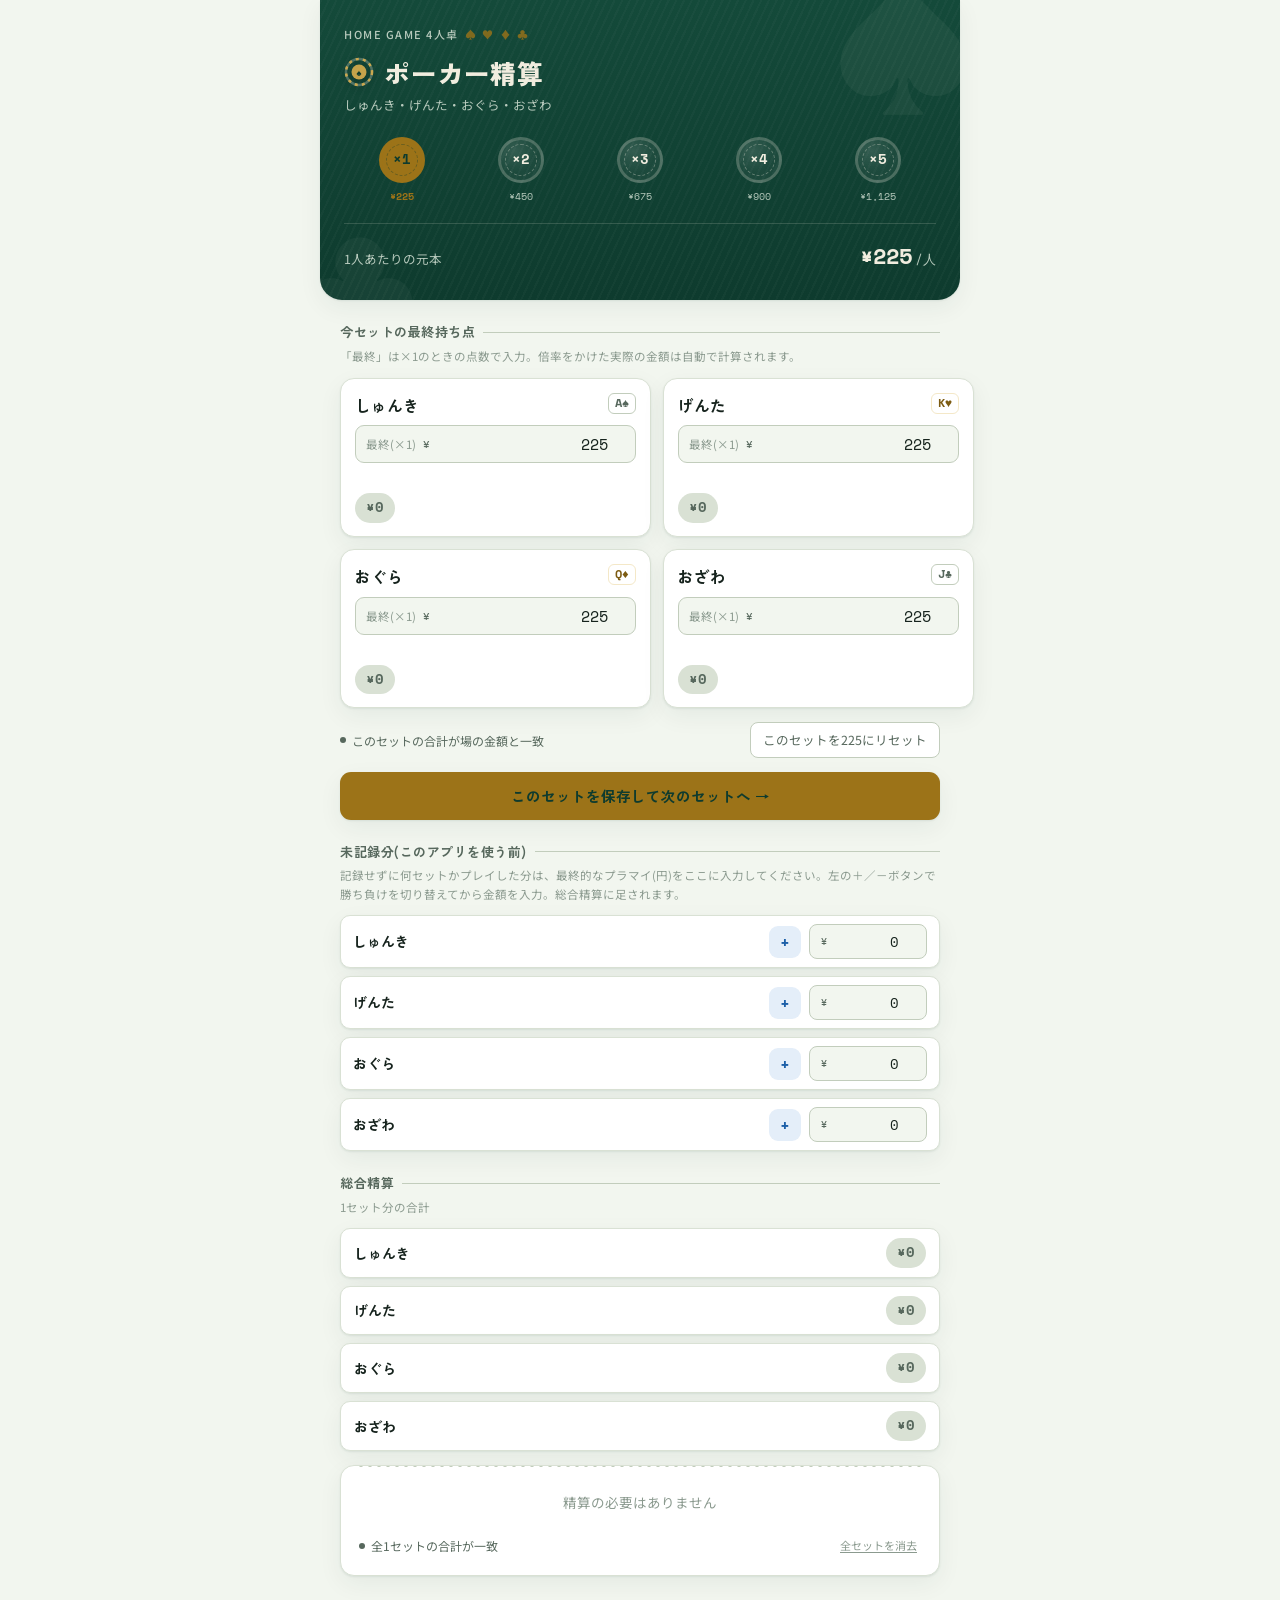
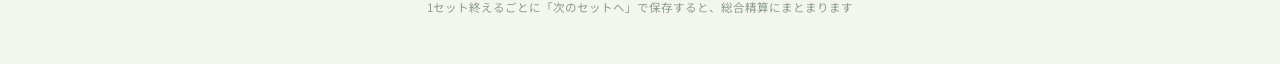
==== commit fead5d6b: "ポーカー精算: 未記録分の入力をマイナス記号なしの±トグル方式に変更(スマホ対応)" ====
--- a/poker/index.html
+++ b/poker/index.html
@@ -591,6 +591,35 @@
     font-size: 14px;
   }
 
+  .manual-controls {
+    display: flex;
+    align-items: center;
+    gap: 8px;
+  }
+
+  .sign-toggle {
+    appearance: none;
+    flex: none;
+    cursor: pointer;
+    border: none;
+    width: 32px;
+    height: 32px;
+    border-radius: 9px;
+    font-family: 'Space Mono', monospace;
+    font-weight: 700;
+    font-size: 16px;
+    line-height: 1;
+    display: flex;
+    align-items: center;
+    justify-content: center;
+    transition: background-color 0.15s, color 0.15s, transform 0.1s;
+  }
+
+  .sign-toggle:active { transform: scale(0.94); }
+  .sign-toggle:focus-visible { outline: 2px solid var(--gold); outline-offset: 2px; }
+  .sign-toggle.pos { background: var(--win-bg); color: var(--win); }
+  .sign-toggle.neg { background: var(--lose-bg); color: var(--lose); }
+
   .manual-field {
     display: flex;
     align-items: center;
@@ -779,7 +808,7 @@
 
   <div class="section">
     <p class="section-title">未記録分(このアプリを使う前)<span class="rule"></span></p>
-    <p class="section-hint">記録せずに何セットかプレイした分は、最終的なプラマイ(円)をここに直接入力してください。負けていたら -500 のようにマイナスで。総合精算に足されます。</p>
+    <p class="section-hint">記録せずに何セットかプレイした分は、最終的なプラマイ(円)をここに入力してください。左の＋／－ボタンで勝ち負けを切り替えてから金額を入力。総合精算に足されます。</p>
     <div class="manual-grid" id="manualGrid"></div>
   </div>
 
@@ -1058,28 +1087,51 @@
 
   /* ---------- manual (untracked) entries ---------- */
 
+  // Mobile numeric keypads (inputmode="numeric") usually have no "-" key,
+  // so sign is a separate ± toggle button and the number field only ever
+  // holds a non-negative magnitude.
+  var manualSign = {};
+
   function buildManualRows() {
     var grid = document.getElementById('manualGrid');
     grid.innerHTML = '';
     PLAYER_INFO.forEach(function (info) {
       var name = info.name;
+      manualSign[name] = state.manual[name] < 0 ? -1 : 1;
+      var magnitude = Math.abs(state.manual[name]);
+
       var row = document.createElement('div');
       row.className = 'manual-row';
       row.innerHTML =
         '<span class="manual-name">' + name + '</span>' +
-        '<div class="manual-field">' +
-          '<span class="yen-sign">¥</span>' +
-          '<input id="manual-' + name + '" type="number" inputmode="numeric" step="1" value="' + state.manual[name] + '">' +
+        '<div class="manual-controls">' +
+          '<button type="button" class="sign-toggle ' + (manualSign[name] > 0 ? 'pos' : 'neg') + '" id="sign-' + name + '" aria-label="' + name + 'の勝ち負けを切り替え">' + (manualSign[name] > 0 ? '+' : '−') + '</button>' +
+          '<div class="manual-field">' +
+            '<span class="yen-sign">¥</span>' +
+            '<input id="manual-' + name + '" type="number" inputmode="numeric" step="1" min="0" value="' + magnitude + '">' +
+          '</div>' +
         '</div>';
 
       var input = row.querySelector('input');
+      var toggleBtn = row.querySelector('.sign-toggle');
+
+      function applyValue() {
+        var v = parseInt(input.value, 10);
+        var mag = isNaN(v) ? 0 : Math.abs(v);
+        state.manual[name] = mag * manualSign[name];
+        saveState();
+        updateTotals();
+      }
+
       // Same rule as the round inputs: never rebuild this grid from an
       // input handler, or focus (and the mobile keyboard) drops.
-      input.addEventListener('input', function () {
-        var v = parseInt(input.value, 10);
-        state.manual[name] = isNaN(v) ? 0 : v;
-        saveState();
-        updateTotals();
+      input.addEventListener('input', applyValue);
+
+      toggleBtn.addEventListener('click', function () {
+        manualSign[name] *= -1;
+        toggleBtn.className = 'sign-toggle ' + (manualSign[name] > 0 ? 'pos' : 'neg');
+        toggleBtn.textContent = manualSign[name] > 0 ? '+' : '−';
+        applyValue();
       });
 
       grid.appendChild(row);
